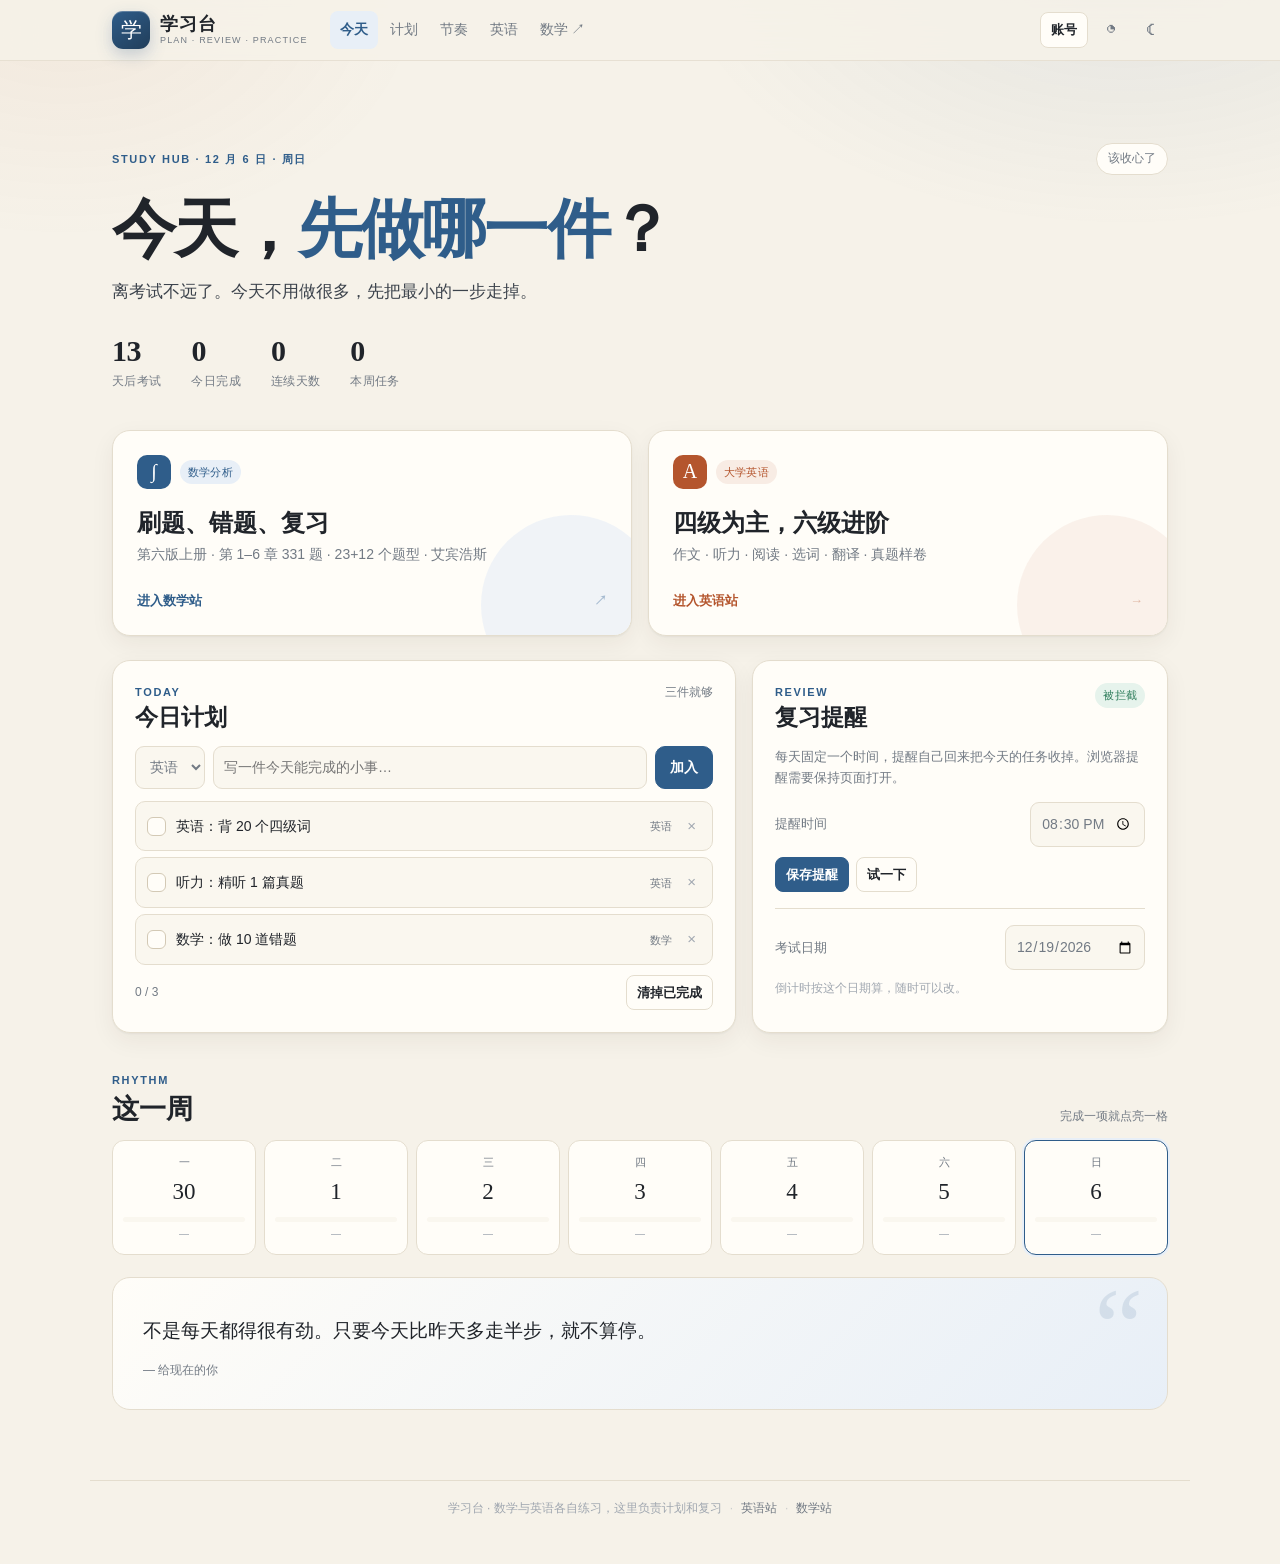
==== index.html @ 2e89cec0 "学习台与英语站样卷" ====
<!doctype html>
<html lang="zh-CN" data-theme="light">
<head>
<meta charset="utf-8">
<meta name="viewport" content="width=device-width, initial-scale=1, viewport-fit=cover">
<meta name="theme-color" content="#f6f2e9">
<title>学习台 · 今天先做哪一件</title>
<meta name="description" content="数学分析与大学英语四六级的学习主导站：计划、提醒、复习与分流。">
<link rel="stylesheet" href="assets/css/style.css">
</head>
<body>
<a class="skip-link" href="#app">跳到主要内容</a>
<header class="topbar">
  <div class="topbar-inner">
    <a class="brand" href="./" aria-label="学习台首页">
      <span class="brand-mark">学</span>
      <span class="brand-text"><strong>学习台</strong><small>PLAN · REVIEW · PRACTICE</small></span>
    </a>
    <nav class="mainnav" aria-label="主导航">
      <a href="#today" class="active">今天</a>
      <a href="#plan">计划</a>
      <a href="#rhythm">节奏</a>
      <a href="english/">英语</a>
      <a href="https://lucy2025-creator.github.io/math-analysis-quiz/" target="_blank" rel="noopener">数学 ↗</a>
    </nav>
    <div class="topbar-actions">
      <a class="btn sm account-top" href="english/#/account">账号</a>
      <button class="icon-btn" id="notifyBtn" title="开启复习提醒" aria-label="开启复习提醒">◔</button>
      <button class="icon-btn" id="themeBtn" title="切换深浅色" aria-label="切换深浅色">☾</button>
    </div>
  </div>
</header>

<main id="app">
  <section class="hero" id="today">
    <div class="hero-top">
      <div class="eyebrow">STUDY HUB · <span id="heroDate"></span></div>
      <div class="hero-badge" id="heroBadge">今天也先坐一会儿</div>
    </div>
    <h1>今天，<em>先做哪一件</em>？</h1>
    <p class="lede" id="heroLede">不用一次把所有事做完。先把今天最小的那一步走掉。</p>
    <div class="hero-meta">
      <div><b id="daysLeft">—</b><span>天后考试</span></div>
      <div><b id="todayDone">0</b><span>今日完成</span></div>
      <div><b id="streak">0</b><span>连续天数</span></div>
      <div><b id="weekDone">0</b><span>本周任务</span></div>
    </div>
  </section>

  <section class="subject-grid">
    <a class="subject-card math" href="https://lucy2025-creator.github.io/math-analysis-quiz/" target="_blank" rel="noopener">
      <div class="subject-top"><span class="subject-mark">∫</span><span class="tag accent">数学分析</span></div>
      <h2>刷题、错题、复习</h2>
      <p>第六版上册 · 第 1–6 章 331 题 · 23+12 个题型 · 艾宾浩斯</p>
      <div class="subject-foot"><span>进入数学站</span><span>↗</span></div>
    </a>
    <a class="subject-card english" href="english/">
      <div class="subject-top"><span class="subject-mark">A</span><span class="tag warm">大学英语</span></div>
      <h2>四级为主，六级进阶</h2>
      <p>作文 · 听力 · 阅读 · 选词 · 翻译 · 真题样卷</p>
      <div class="subject-foot"><span>进入英语站</span><span>→</span></div>
    </a>
  </section>

  <section class="plan-grid" id="plan">
    <div class="panel plan-panel">
      <div class="panel-head"><div><div class="eyebrow">TODAY</div><h2>今日计划</h2></div><span class="tiny muted" id="planHint">三件就够</span></div>
      <form class="add-task" id="addTaskForm">
        <select id="taskSubject" aria-label="科目">
          <option value="英语">英语</option>
          <option value="数学">数学</option>
          <option value="其他">其他</option>
        </select>
        <input id="taskInput" name="task" placeholder="写一件今天能完成的小事…" autocomplete="off" maxlength="60">
        <button class="btn primary" type="submit">加入</button>
      </form>
      <div id="taskList" class="task-list"></div>
      <div class="task-foot"><span id="taskCount">0 / 0</span><button class="btn sm ghost" id="clearDone" type="button">清掉已完成</button></div>
    </div>

    <aside class="panel side-panel">
      <div class="panel-head"><div><div class="eyebrow">REVIEW</div><h2>复习提醒</h2></div><span class="tag green" id="reminderState">未开启</span></div>
      <p class="side-copy">每天固定一个时间，提醒自己回来把今天的任务收掉。浏览器提醒需要保持页面打开。</p>
      <label class="field"><span>提醒时间</span><input type="time" id="remindTime" value="20:30"></label>
      <div class="side-actions">
        <button class="btn sm primary" id="saveReminder" type="button">保存提醒</button>
        <button class="btn sm ghost" id="testReminder" type="button">试一下</button>
      </div>
      <div class="divider"></div>
      <label class="field"><span>考试日期</span><input type="date" id="examDate" value="2026-12-19"></label>
      <div class="mini-note">倒计时按这个日期算，随时可以改。</div>
    </aside>
  </section>

  <section id="rhythm">
    <div class="section-head"><div><div class="eyebrow">RHYTHM</div><h2>这一周</h2></div><span class="tiny muted">完成一项就点亮一格</span></div>
    <div class="week" id="weekGrid"></div>
    <div class="quote-card">
      <div class="quote-mark">“</div>
      <p>不是每天都得很有劲。只要今天比昨天多走半步，就不算停。</p>
      <span>— 给现在的你</span>
    </div>
  </section>
</main>

<footer class="site-foot">
  <span>学习台 · 数学与英语各自练习，这里负责计划和复习</span>
  <span class="dot">·</span>
  <a href="english/">英语站</a>
  <span class="dot">·</span>
  <a href="https://lucy2025-creator.github.io/math-analysis-quiz/" target="_blank" rel="noopener">数学站</a>
</footer>
<div id="toast" class="toast" role="status" aria-live="polite"></div>
<script src="assets/js/portal.js"></script>
</body>
</html>
---- assets/css/style.css ----
/* 学习台 · 共用视觉语言 */
:root{
  --paper:#f6f2e9; --paper-2:#efe9dc; --card:#fffdf8; --card-2:#faf7ef;
  --ink:#20242a; --ink-2:#3c434c; --muted:#727a84; --faint:#a0a7b0;
  --line:#e4ddce; --line-strong:#d3c9b5;
  --accent:#2f5d8a; --accent-soft:#e8eff7;
  --warm:#b4552d; --warm-soft:#f8ece4;
  --green:#2e7d5b; --green-soft:#e6f3ec;
  --red:#b23b3b; --red-soft:#f9e9e7;
  --amber:#9a6a16; --amber-soft:#fbf1dc;
  --shadow:0 1px 2px rgba(45,38,25,.05),0 8px 24px rgba(45,38,25,.06);
  --shadow-lg:0 16px 60px rgba(45,38,25,.14);
  --radius:18px; --radius-sm:10px;
  --serif:"Georgia","Times New Roman","Songti SC","STSong","SimSun",serif;
  --sans:-apple-system,BlinkMacSystemFont,"Segoe UI","PingFang SC","Hiragino Sans GB","Microsoft YaHei",sans-serif;
  --mono:"Cascadia Code",Consolas,monospace;
  --maxw:1100px;
}
html[data-theme="dark"]{
  --paper:#111417; --paper-2:#161a1e; --card:#1b1f24; --card-2:#20252b;
  --ink:#e9e6df; --ink-2:#c9c6bf; --muted:#9aa2ac; --faint:#6f7883;
  --line:#2b3038; --line-strong:#3a414b;
  --accent:#7ea6cf; --accent-soft:#1b2a3a;
  --warm:#df9168; --warm-soft:#2a201b;
  --green:#7fc3a3; --green-soft:#17251f;
  --red:#e08a86; --red-soft:#2a1b1b;
  --amber:#d6b06a; --amber-soft:#2a2418;
  --shadow:0 1px 2px rgba(0,0,0,.25),0 10px 35px rgba(0,0,0,.25);
  --shadow-lg:0 18px 70px rgba(0,0,0,.45);
}
*{box-sizing:border-box}
html{scroll-behavior:smooth}
body{margin:0;background:var(--paper);color:var(--ink);font-family:var(--sans);font-size:16px;line-height:1.65;-webkit-font-smoothing:antialiased}
body::before{content:"";position:fixed;inset:0;z-index:-1;pointer-events:none;background:radial-gradient(700px 420px at 88% -5%,rgba(47,93,138,.09),transparent 65%),radial-gradient(600px 400px at 5% 0%,rgba(180,85,45,.06),transparent 60%)}
a{color:var(--accent)}
button,input,select{font:inherit;color:inherit}
button{cursor:pointer}
h1,h2,h3{font-family:var(--serif);line-height:1.22;margin:0;font-weight:700}
p{margin:.55em 0}
.skip-link{position:absolute;left:-999px;top:8px;z-index:99;background:var(--card);padding:8px 14px;border-radius:8px}
.skip-link:focus{left:8px}
.topbar{position:sticky;top:0;z-index:50;backdrop-filter:blur(16px);background:color-mix(in srgb,var(--paper) 84%,transparent);border-bottom:1px solid color-mix(in srgb,var(--line) 80%,transparent)}
.topbar-inner{max-width:var(--maxw);margin:0 auto;padding:11px 22px;display:flex;align-items:center;gap:18px}
.brand{display:flex;align-items:center;gap:10px;text-decoration:none!important;color:var(--ink);flex:none}
.brand-mark{width:38px;height:38px;border-radius:11px;display:grid;place-items:center;color:#fff;background:linear-gradient(145deg,var(--accent),color-mix(in srgb,var(--accent) 55%,#101820));font-family:var(--serif);font-size:21px;box-shadow:inset 0 1px 0 rgba(255,255,255,.25),0 6px 16px color-mix(in srgb,var(--accent) 25%,transparent)}
.brand-text{display:flex;flex-direction:column;line-height:1.15}
.brand-text strong{font-family:var(--serif);font-size:18px;letter-spacing:.06em}
.brand-text small{font-size:9px;letter-spacing:.13em;color:var(--muted)}
.mainnav{display:flex;gap:2px;overflow:auto;scrollbar-width:none;margin-left:4px}
.mainnav::-webkit-scrollbar{display:none}
.mainnav a{color:var(--muted);text-decoration:none!important;padding:7px 10px;border-radius:8px;font-size:14px;white-space:nowrap}
.mainnav a:hover{color:var(--ink);background:var(--card-2)}
.mainnav a.active{color:var(--accent);background:var(--accent-soft);font-weight:600}
.topbar-actions{margin-left:auto;display:flex;gap:4px;align-items:center;flex:none}
.icon-btn{width:36px;height:36px;border:0;border-radius:9px;display:grid;place-items:center;background:transparent;color:var(--muted);font-size:18px}
.icon-btn:hover{background:var(--card-2);color:var(--ink)}
.btn{display:inline-flex;align-items:center;justify-content:center;gap:6px;border:1px solid var(--line);background:var(--card);color:var(--ink);text-decoration:none!important;border-radius:10px;padding:9px 14px;font-size:14px;font-weight:600;transition:.16s}
.btn:hover{transform:translateY(-1px);box-shadow:var(--shadow)}
.btn.primary{background:var(--accent);border-color:var(--accent);color:#fff}
.btn.ghost{background:transparent}
.btn.sm{padding:6px 10px;font-size:13px;border-radius:8px}
.account-top{background:var(--card);font-weight:600}
#app{max-width:var(--maxw);margin:0 auto;padding:34px 22px 70px}
.eyebrow{font-size:11px;letter-spacing:.15em;color:var(--accent);text-transform:uppercase;font-weight:600}
.tag{display:inline-flex;align-items:center;padding:3px 8px;border-radius:999px;font-size:11px;letter-spacing:.02em;background:var(--card-2);color:var(--muted)}
.tag.accent{background:var(--accent-soft);color:var(--accent)}
.tag.warm{background:var(--warm-soft);color:var(--warm)}
.tag.green{background:var(--green-soft);color:var(--green)}
.hero{padding:48px 0 26px}
.hero-top{display:flex;justify-content:space-between;gap:12px;align-items:center;flex-wrap:wrap}
.hero-badge{font-size:12px;color:var(--muted);background:var(--card);border:1px solid var(--line);padding:5px 11px;border-radius:999px}
.hero h1{font-size:clamp(36px,5vw,64px);letter-spacing:-.03em;margin:16px 0 8px}
.hero h1 em{font-style:normal;color:var(--accent)}
.lede{max-width:680px;font-size:17px;color:var(--ink-2)}
.hero-meta{display:flex;gap:30px;flex-wrap:wrap;margin-top:28px}
.hero-meta b{display:block;font-family:var(--serif);font-size:30px;line-height:1.1;letter-spacing:-.02em}
.hero-meta span{font-size:12px;color:var(--muted);letter-spacing:.03em}
.subject-grid{display:grid;grid-template-columns:1fr 1fr;gap:16px;margin:10px 0 24px}
.subject-card{position:relative;display:block;padding:24px;border-radius:var(--radius);border:1px solid var(--line);background:var(--card);box-shadow:var(--shadow);text-decoration:none!important;color:var(--ink);overflow:hidden;transition:.2s}
.subject-card:hover{transform:translateY(-3px);box-shadow:var(--shadow-lg)}
.subject-card::after{content:"";position:absolute;right:-30px;bottom:-60px;width:180px;height:180px;border-radius:50%;background:var(--accent-soft);opacity:.65;pointer-events:none}
.subject-card.english::after{background:var(--warm-soft)}
.subject-top{display:flex;align-items:center;gap:9px;margin-bottom:20px}
.subject-mark{width:34px;height:34px;border-radius:10px;display:grid;place-items:center;background:var(--accent);color:#fff;font-family:var(--serif);font-size:20px}
.subject-card.english .subject-mark{background:var(--warm)}
.subject-card h2{font-size:24px;margin-bottom:5px}
.subject-card p{font-size:14px;color:var(--muted);margin:0;max-width:430px}
.subject-foot{display:flex;justify-content:space-between;align-items:center;margin-top:24px;font-size:13px;font-weight:600;color:var(--accent)}
.subject-card.english .subject-foot{color:var(--warm)}
.plan-grid{display:grid;grid-template-columns:1.5fr 1fr;gap:16px;margin-top:24px}
.panel{background:var(--card);border:1px solid var(--line);border-radius:var(--radius);padding:22px;box-shadow:var(--shadow)}
.panel-head{display:flex;justify-content:space-between;align-items:flex-start;gap:10px;margin-bottom:14px}
.panel-head h2{font-size:23px;margin-top:2px}
.add-task{display:flex;gap:8px;margin-bottom:12px}
.add-task select,.add-task input,.field input{background:var(--card-2);border:1px solid var(--line);border-radius:9px;padding:9px 10px;font-size:14px;min-width:0}
.add-task input{flex:1}
.add-task select{color:var(--muted)}
.task-list{display:flex;flex-direction:column;gap:6px;min-height:90px}
.task{display:flex;align-items:center;gap:10px;padding:10px 11px;border:1px solid var(--line);border-radius:10px;background:var(--card-2)}
.task.done{opacity:.55}
.task.done .task-title{text-decoration:line-through}
.task-check{width:19px;height:19px;border-radius:6px;border:1.5px solid var(--line-strong);display:grid;place-items:center;background:var(--card);flex:none;padding:0;color:transparent;font-size:12px}
.task.done .task-check{background:var(--green);border-color:var(--green);color:#fff}
.task-title{flex:1;font-size:14px;overflow:hidden;text-overflow:ellipsis;white-space:nowrap}
.task-subject{font-size:11px;color:var(--muted);flex:none}
.task-del{border:0;background:transparent;color:var(--faint);font-size:15px;padding:2px 5px;border-radius:5px}
.task-del:hover{color:var(--red);background:var(--red-soft)}
.task-foot{display:flex;justify-content:space-between;align-items:center;margin-top:10px;font-size:12px;color:var(--muted)}
.side-copy{font-size:13px;color:var(--muted);margin:0 0 13px}
.field{display:flex;justify-content:space-between;align-items:center;gap:10px;font-size:13px;color:var(--muted);margin:9px 0}
.field input{max-width:145px}
.side-actions{display:flex;gap:7px;margin-top:10px}
.divider{height:1px;background:var(--line);margin:16px 0}
.mini-note{font-size:11.5px;color:var(--faint);line-height:1.6}
.section-head{display:flex;justify-content:space-between;align-items:flex-end;gap:12px;margin:38px 0 14px}
.section-head h2{font-size:27px;margin-top:3px}
.week{display:grid;grid-template-columns:repeat(7,1fr);gap:8px}
.day{border:1px solid var(--line);border-radius:12px;background:var(--card);padding:12px 10px;text-align:center}
.day.today{border-color:var(--accent);box-shadow:0 0 0 2px var(--accent-soft)}
.day .dow{font-size:11px;color:var(--muted)}
.day .num{font-family:var(--serif);font-size:23px;margin:2px 0 6px}
.day .bar{height:5px;border-radius:99px;background:var(--card-2);overflow:hidden}
.day .bar i{display:block;height:100%;background:var(--accent);border-radius:99px}
.day .cnt{font-size:10px;color:var(--faint);margin-top:4px}
.quote-card{position:relative;margin:22px 0 0;padding:26px 30px;border-radius:var(--radius);border:1px solid var(--line);background:linear-gradient(135deg,var(--card),var(--accent-soft));overflow:hidden}
.quote-mark{position:absolute;right:24px;top:-6px;font-family:var(--serif);font-size:110px;line-height:1;color:var(--accent);opacity:.12}
.quote-card p{font-family:var(--serif);font-size:19px;max-width:680px;position:relative}
.quote-card span{font-size:12px;color:var(--muted)}
.site-foot{max-width:var(--maxw);margin:0 auto;padding:18px 22px 46px;border-top:1px solid var(--line);display:flex;justify-content:center;flex-wrap:wrap;gap:8px;font-size:12px;color:var(--faint)}
.site-foot a{color:var(--muted);text-decoration:none}
.dot{opacity:.5}
.toast{position:fixed;left:50%;bottom:28px;transform:translate(-50%,20px);opacity:0;pointer-events:none;background:var(--ink);color:var(--paper);padding:10px 16px;border-radius:9px;font-size:13px;z-index:99;transition:.25s;max-width:90vw}
.toast.on{opacity:1;transform:translate(-50%,0)}
.tiny{font-size:11.5px}.muted{color:var(--muted)}
@media (max-width:820px){
  .topbar-inner{padding:9px 14px;gap:8px;flex-wrap:wrap}
  .brand-text small{display:none}
  .mainnav{order:3;flex:1 0 100%;margin-left:0;overflow-x:auto;padding-bottom:2px}
  .topbar-actions{order:2}
  .brand{order:1}
  #app{padding:24px 14px 58px}
  .subject-grid,.plan-grid{grid-template-columns:1fr}
  .hero{padding:30px 0 20px}
  .hero-meta{gap:18px}
  .hero-meta b{font-size:25px}
  .week{grid-template-columns:repeat(7,minmax(0,1fr));gap:5px}
  .day{padding:8px 5px}
  .day .num{font-size:19px}
  .panel{padding:17px}
  .add-task{flex-wrap:wrap}
  .add-task input{flex:1 0 100%}
  .quote-card{padding:20px}
  .quote-card p{font-size:17px}
}
@media (max-width:480px){
  .hero h1{font-size:36px}
  .hero-meta{display:grid;grid-template-columns:1fr 1fr;gap:14px}
  .subject-card{padding:19px}
}
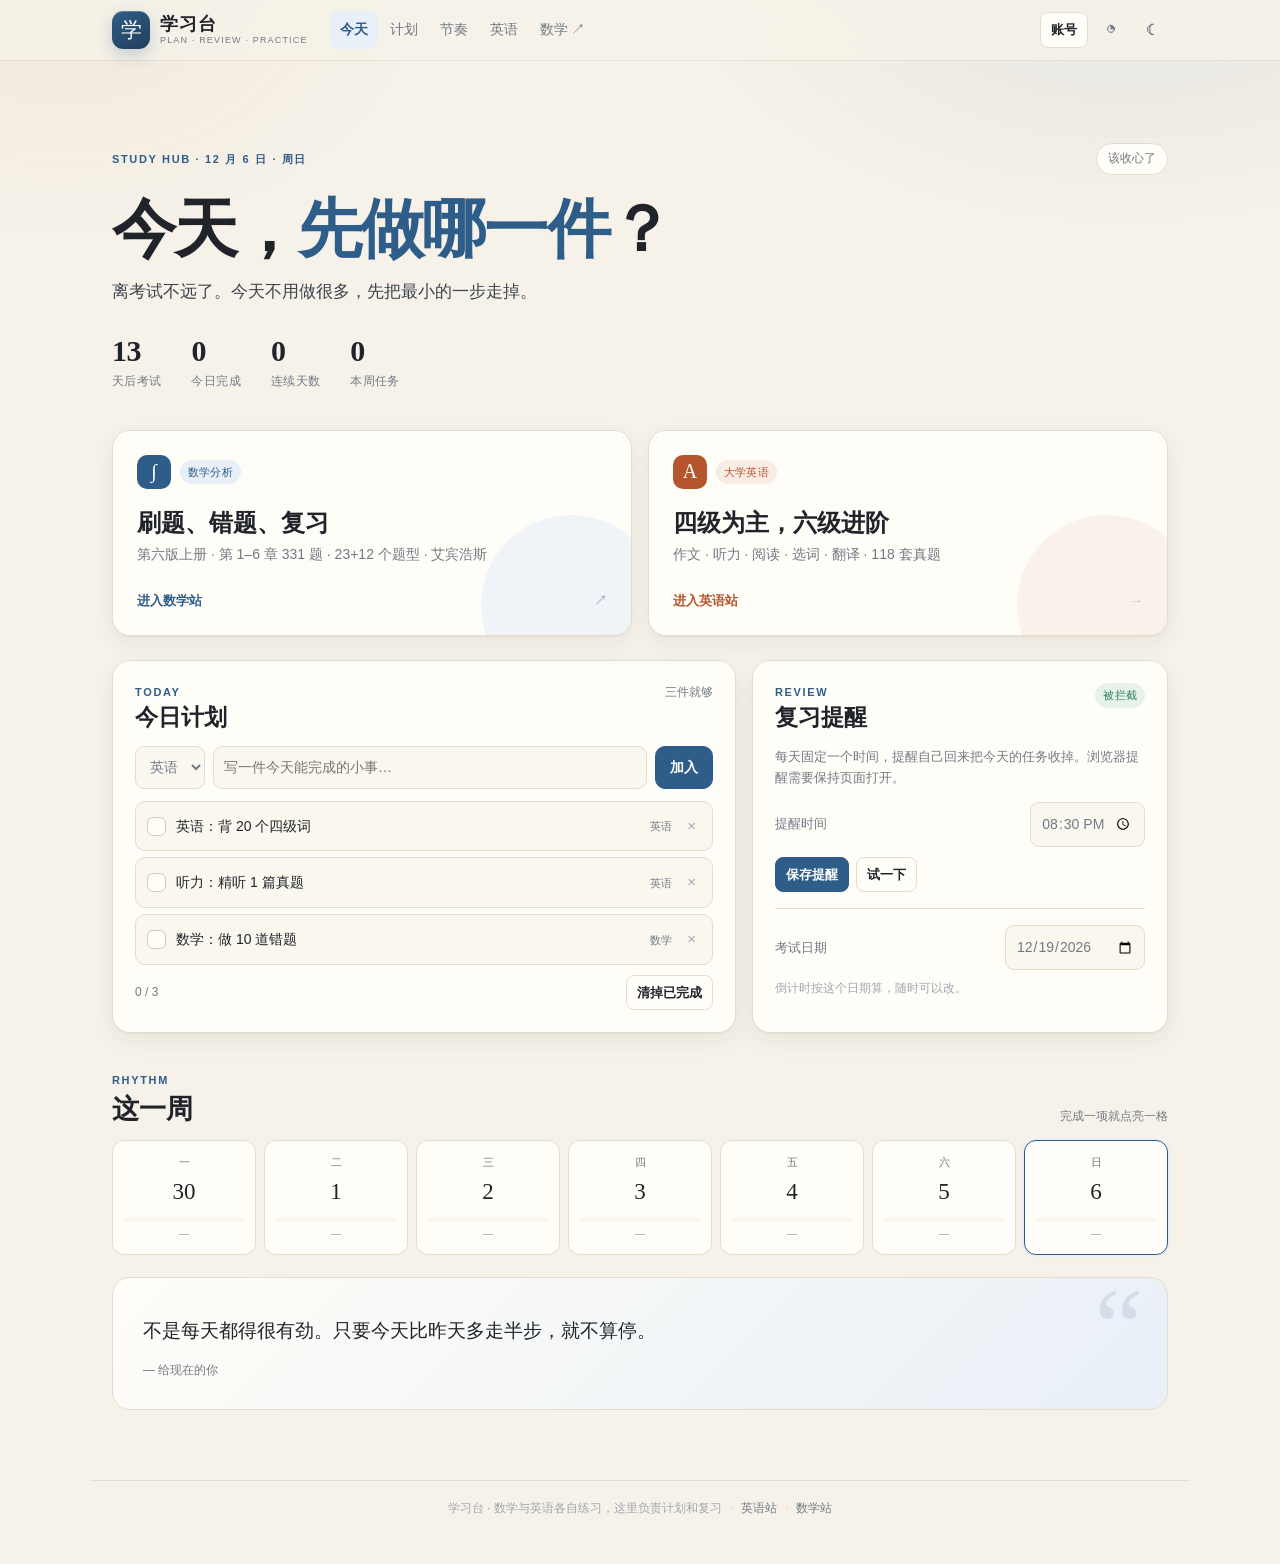
==== commit b911e687: "接入 Supabase 账号与云同步" ====
--- a/index.html
+++ b/index.html
@@ -6,6 +6,7 @@
 <meta name="theme-color" content="#f6f2e9">
 <title>学习台 · 今天先做哪一件</title>
 <meta name="description" content="数学分析与大学英语四六级的学习主导站：计划、提醒、复习与分流。">
+<link rel="manifest" href="manifest.webmanifest">
 <link rel="stylesheet" href="assets/css/style.css">
 </head>
 <body>
@@ -57,7 +58,7 @@
     <a class="subject-card english" href="english/">
       <div class="subject-top"><span class="subject-mark">A</span><span class="tag warm">大学英语</span></div>
       <h2>四级为主，六级进阶</h2>
-      <p>作文 · 听力 · 阅读 · 选词 · 翻译 · 真题样卷</p>
+      <p>作文 · 听力 · 阅读 · 选词 · 翻译 · 118 套真题</p>
       <div class="subject-foot"><span>进入英语站</span><span>→</span></div>
     </a>
   </section>
@@ -111,6 +112,10 @@
   <a href="https://lucy2025-creator.github.io/math-analysis-quiz/" target="_blank" rel="noopener">数学站</a>
 </footer>
 <div id="toast" class="toast" role="status" aria-live="polite"></div>
+<script src="assets/vendor/supabase/supabase.js"></script>
+<script src="assets/js/supabase-config.js"></script>
+<script src="assets/js/cloud.js"></script>
 <script src="assets/js/portal.js"></script>
+<script>if ('serviceWorker' in navigator) navigator.serviceWorker.register('sw.js').catch(function () {});</script>
 </body>
 </html>
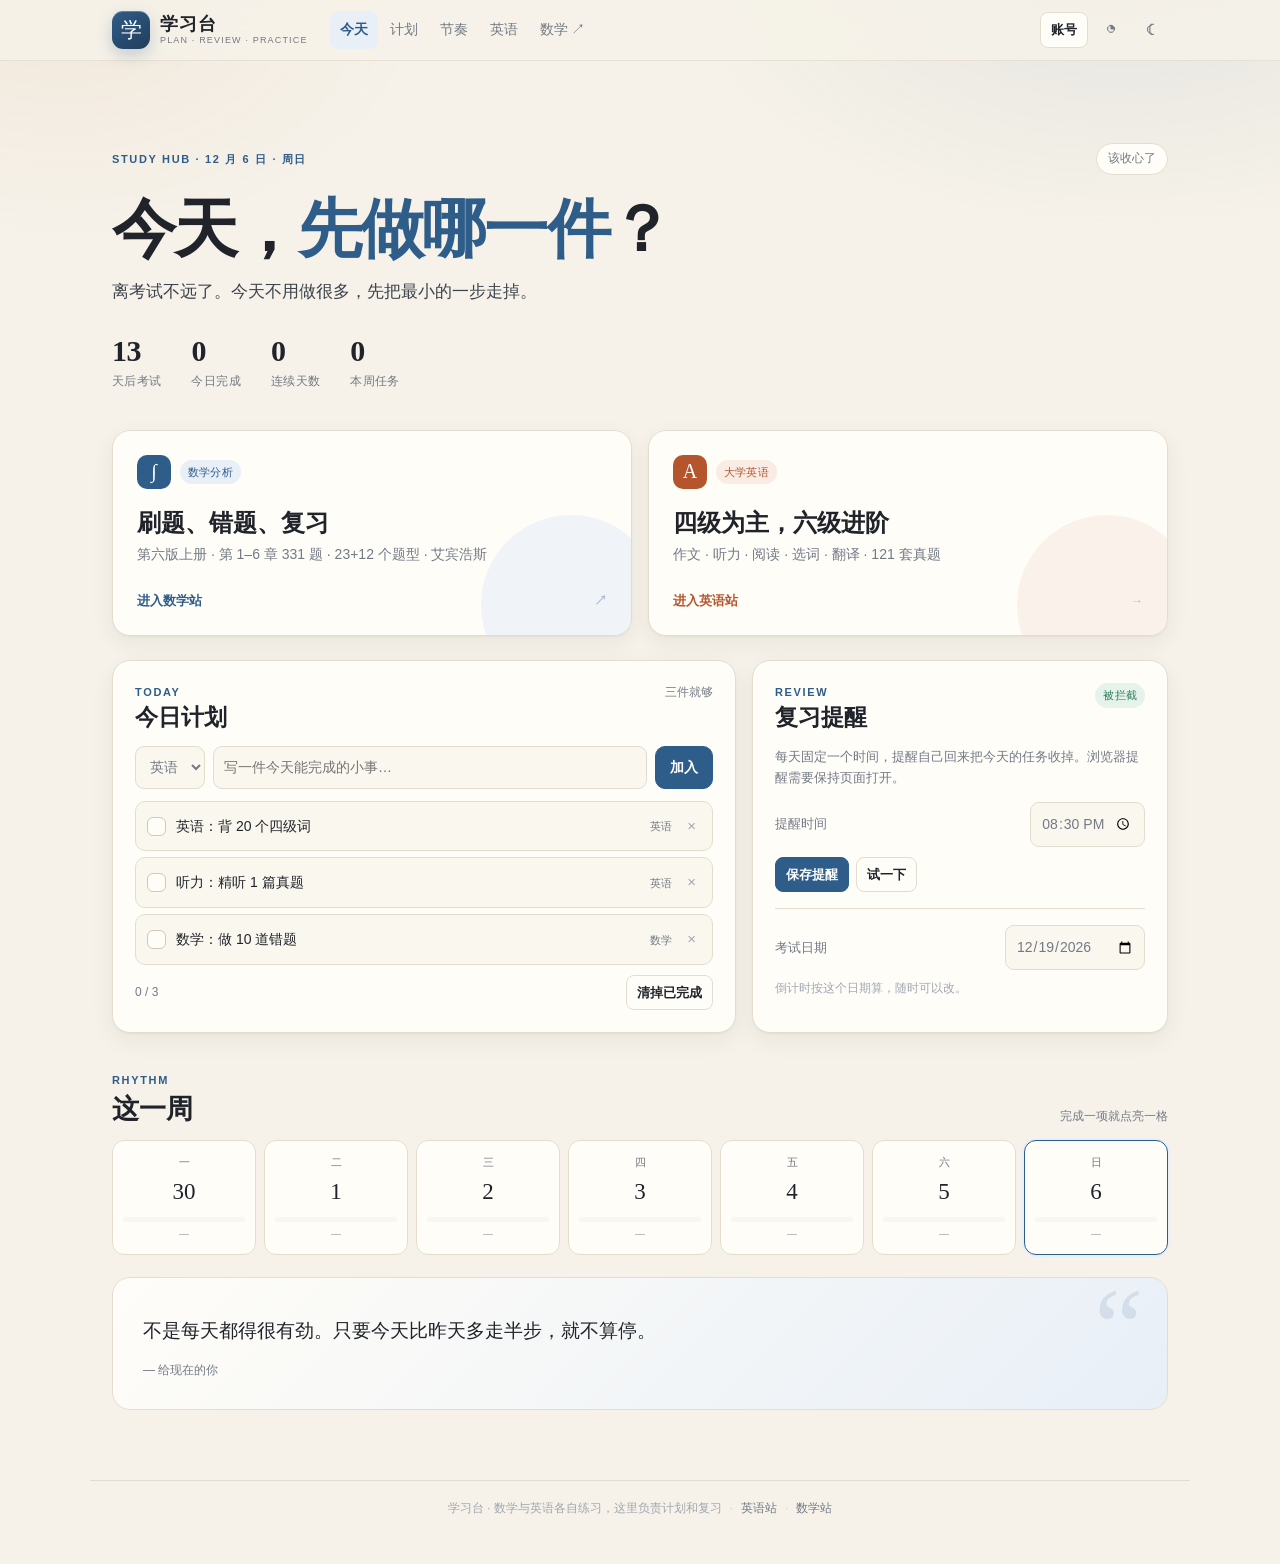
==== commit 69930e45: "接入 Supabase 账号与云同步" ====
--- a/index.html
+++ b/index.html
@@ -58,7 +58,7 @@
     <a class="subject-card english" href="english/">
       <div class="subject-top"><span class="subject-mark">A</span><span class="tag warm">大学英语</span></div>
       <h2>四级为主，六级进阶</h2>
-      <p>作文 · 听力 · 阅读 · 选词 · 翻译 · 118 套真题</p>
+      <p>作文 · 听力 · 阅读 · 选词 · 翻译 · 121 套真题</p>
       <div class="subject-foot"><span>进入英语站</span><span>→</span></div>
     </a>
   </section>
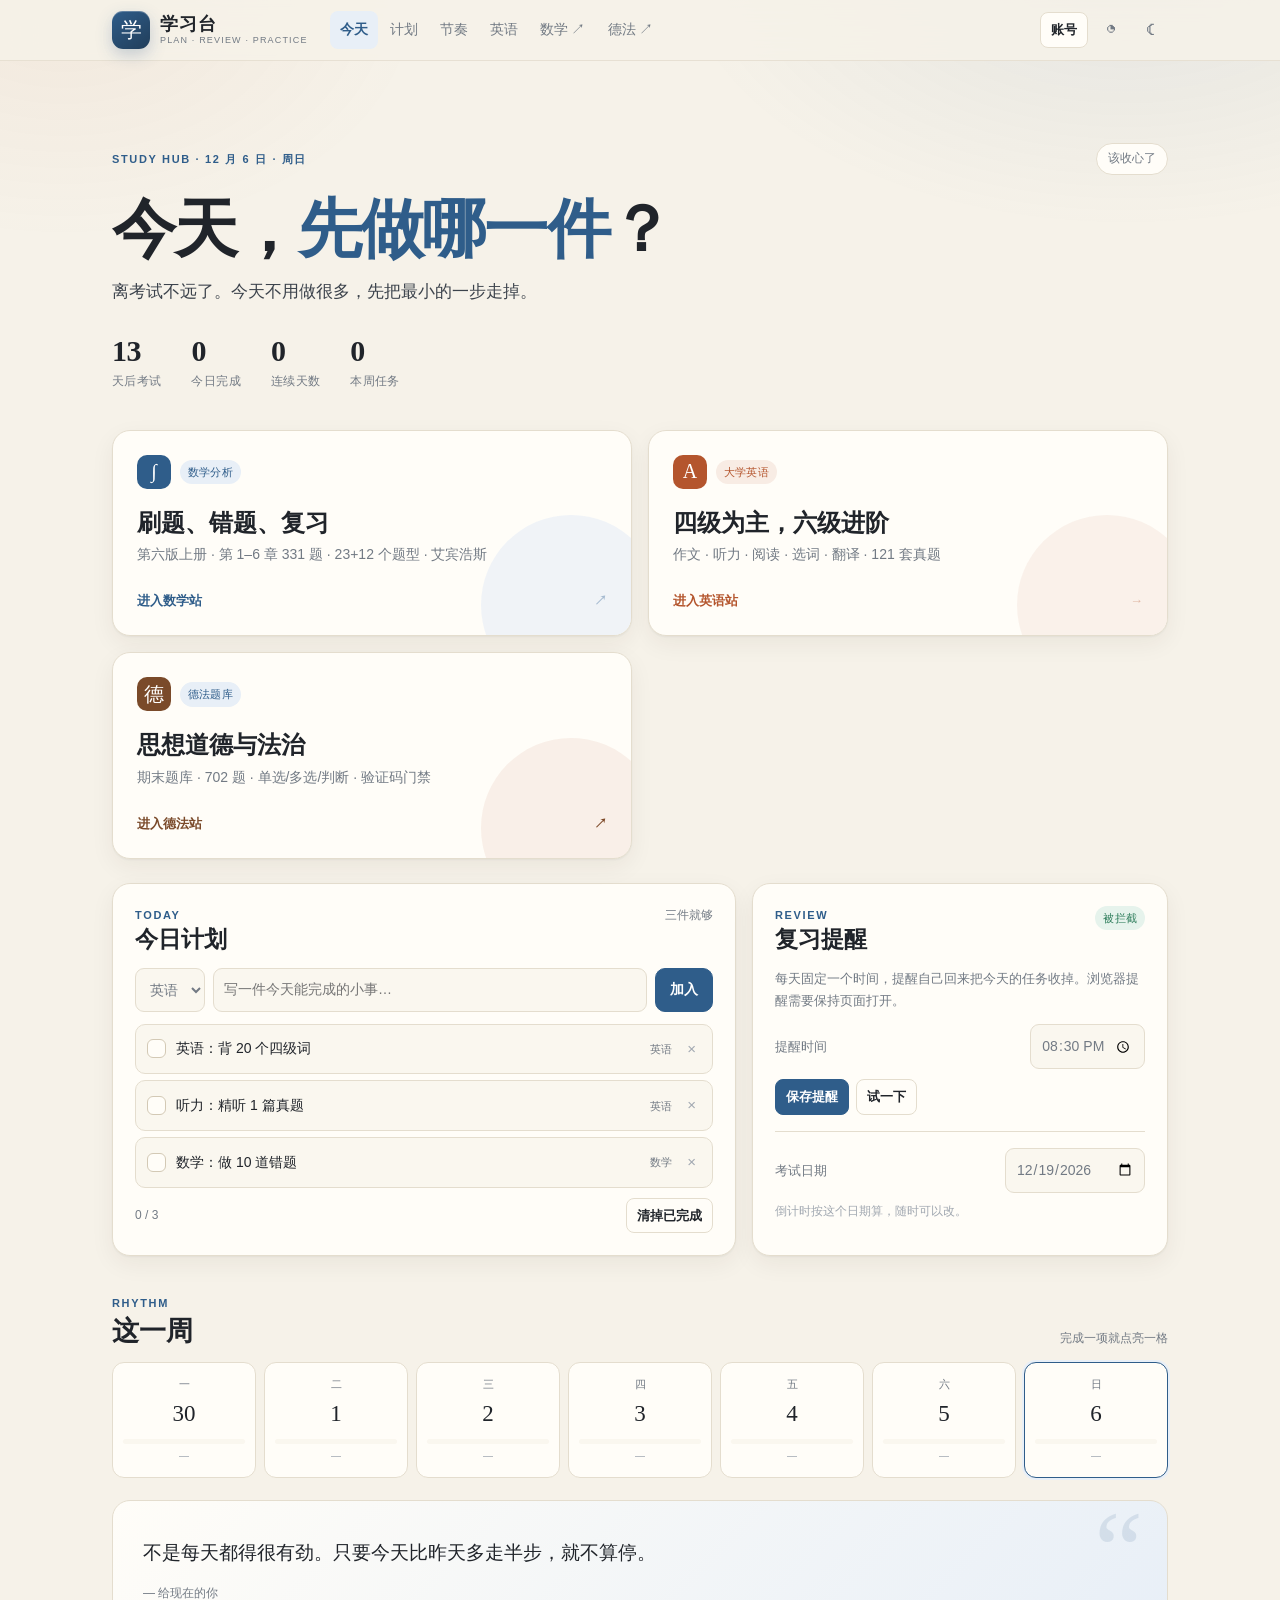
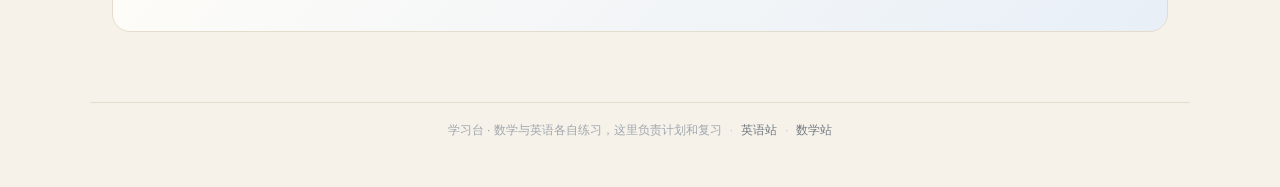
==== commit 5c3c56b5: "接入 Supabase 账号与云同步" ====
--- a/index.html
+++ b/index.html
@@ -23,6 +23,7 @@
       <a href="#rhythm">节奏</a>
       <a href="english/">英语</a>
       <a href="https://lucy2025-creator.github.io/math-analysis-quiz/" target="_blank" rel="noopener">数学 ↗</a>
+      <a href="https://lucy2025-creator.github.io/defa/" target="_blank" rel="noopener">德法 ↗</a>
     </nav>
     <div class="topbar-actions">
       <a class="btn sm account-top" href="english/#/account">账号</a>
@@ -61,6 +62,12 @@
       <p>作文 · 听力 · 阅读 · 选词 · 翻译 · 121 套真题</p>
       <div class="subject-foot"><span>进入英语站</span><span>→</span></div>
     </a>
+    <a class="subject-card defa" href="https://lucy2025-creator.github.io/defa/" target="_blank" rel="noopener">
+      <div class="subject-top"><span class="subject-mark">德</span><span class="tag accent">德法题库</span></div>
+      <h2>思想道德与法治</h2>
+      <p>期末题库 · 702 题 · 单选/多选/判断 · 验证码门禁</p>
+      <div class="subject-foot"><span>进入德法站</span><span>↗</span></div>
+    </a>
   </section>
 
   <section class="plan-grid" id="plan">
@@ -70,6 +77,7 @@
         <select id="taskSubject" aria-label="科目">
           <option value="英语">英语</option>
           <option value="数学">数学</option>
+          <option value="德法">德法</option>
           <option value="其他">其他</option>
         </select>
         <input id="taskInput" name="task" placeholder="写一件今天能完成的小事…" autocomplete="off" maxlength="60">
--- a/assets/css/style.css
+++ b/assets/css/style.css
@@ -157,3 +157,6 @@
   .hero-meta{display:grid;grid-template-columns:1fr 1fr;gap:14px}
   .subject-card{padding:19px}
 }
+.subject-card.defa::after{background:rgba(180,85,45,.12)}
+.subject-card.defa .subject-mark{background:#7a4a2a}
+.subject-card.defa .subject-foot{color:#7a4a2a}
